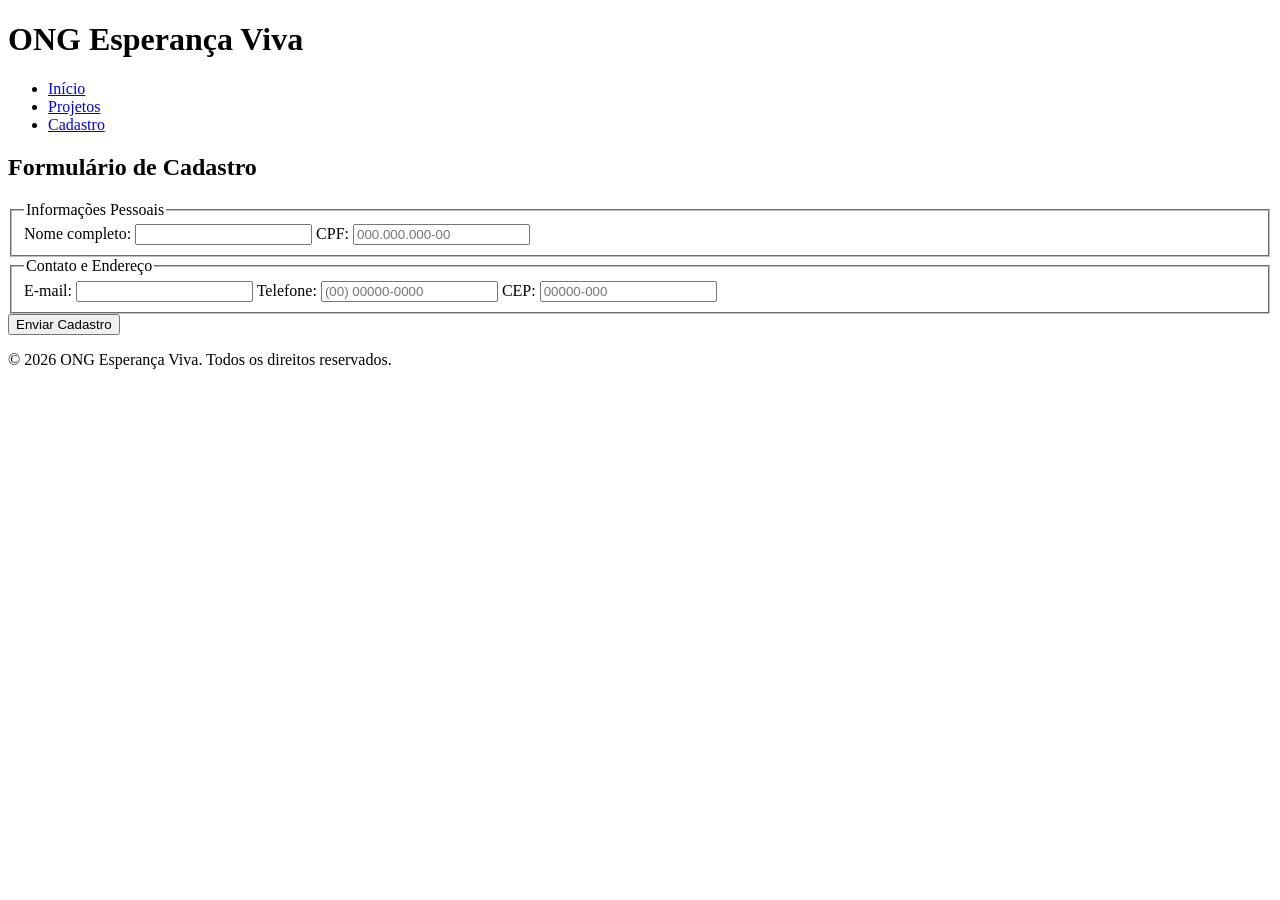
==== cadastro.html @ c32eb14e "update to the html structure" ====
<!DOCTYPE html>
<html lang="pt-BR">
<head>
    <meta charset="UTF-8">
    <meta name="viewport" content="width=device-width, initial-scale=1.0">
    <title>Cadastro - ONG Esperança Viva</title>
</head>
<body>
    <header>
        <h1>ONG Esperança Viva</h1>
        <nav>
            <ul>
                <li><a href="index.html">Início</a></li>
                <li><a href="projetos.html">Projetos</a></li>
                <li><a href="cadastro.html">Cadastro</a></li>
            </ul>
        </nav>
    </header>

    <main>
        <h2>Formulário de Cadastro</h2>
        <form action="#" method="post">
            <fieldset>
                <legend>Informações Pessoais</legend>
                <label for="nome">Nome completo:</label>
                <input type="text" id="nome" name="nome" required>

                <label for="cpf">CPF:</label>
                <input type="text" id="cpf" name="cpf" pattern="\d{3}\.\d{3}\.\d{3}-\d{2}" placeholder="000.000.000-00" required>
            </fieldset>

            <fieldset>
                <legend>Contato e Endereço</legend>
                <label for="email">E-mail:</label>
                <input type="email" id="email" name="email" required>

                <label for="telefone">Telefone:</label>
                <input type="tel" id="telefone" name="telefone" pattern="\(\d{2}\)\s?\d{4,5}-\d{4}" placeholder="(00) 00000-0000" required>

                <label for="cep">CEP:</label>
                <input type="text" id="cep" name="cep" pattern="\d{5}-\d{3}" placeholder="00000-000" required>
            </fieldset>

            <button type="submit">Enviar Cadastro</button>
        </form>
    </main>

    <footer>
        <p>&copy; 2026 ONG Esperança Viva. Todos os direitos reservados.</p>
    </footer>
</body>
</html>
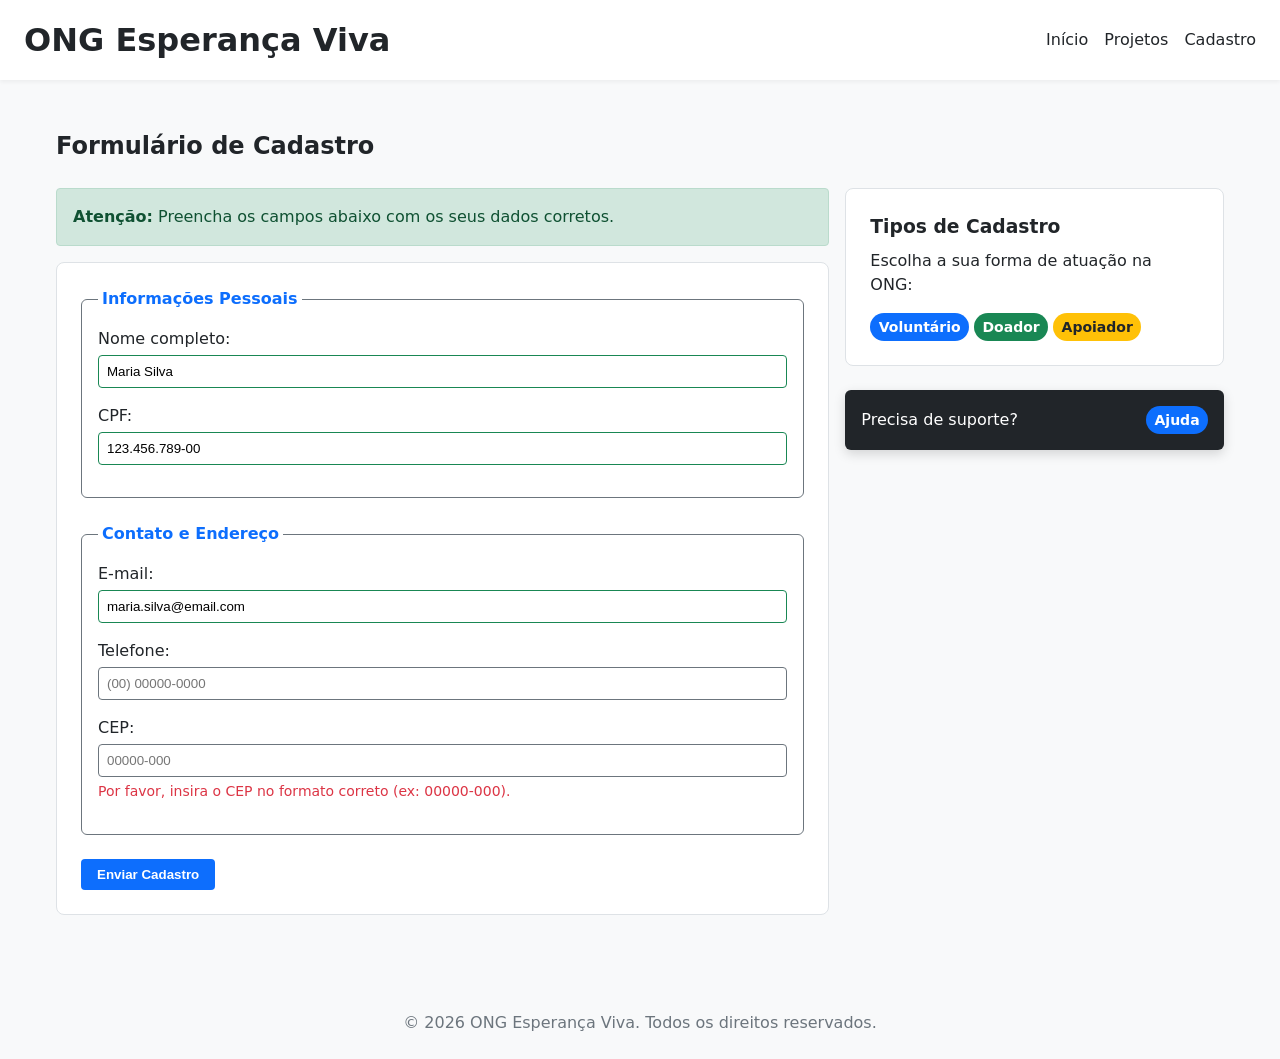
==== commit 13ae4d19: "Visual upgrade - all pages" ====
--- a/cadastro.html
+++ b/cadastro.html
@@ -1,52 +1,113 @@
 <!DOCTYPE html>
 <html lang="pt-BR">
 <head>
-    <meta charset="UTF-8">
-    <meta name="viewport" content="width=device-width, initial-scale=1.0">
-    <title>Cadastro - ONG Esperança Viva</title>
+  <meta charset="UTF-8">
+  <meta name="viewport" content="width=device-width, initial-scale=1.0">
+  <title>Cadastro - ONG Esperança Viva</title>
+  <link rel="stylesheet" href="style.css">
 </head>
 <body>
-    <header>
-        <h1>ONG Esperança Viva</h1>
-        <nav>
-            <ul>
-                <li><a href="index.html">Início</a></li>
-                <li><a href="projetos.html">Projetos</a></li>
-                <li><a href="cadastro.html">Cadastro</a></li>
-            </ul>
-        </nav>
-    </header>
 
-    <main>
-        <h2>Formulário de Cadastro</h2>
-        <form action="#" method="post">
-            <fieldset>
-                <legend>Informações Pessoais</legend>
+  <!-- Cabeçalho Principal (Flexbox) -->
+  <header class="header-container">
+    <h1>ONG Esperança Viva</h1>
+    <nav>
+      <ul class="nav-list">
+        <li><a href="index.html">Início</a></li>
+        <li><a href="projetos.html">Projetos</a></li>
+        <li><a href="cadastro.html">Cadastro</a></li>
+      </ul>
+    </nav>
+  </header>
+
+  <!-- Estrutura Principal (Grid System) -->
+  <main class="container">
+    <h2>Formulário de Cadastro</h2>
+
+    <div class="grid-layout">
+      
+      <!-- Seção do Formulário Principal -->
+      <section class="main-content">
+        
+        <!-- Componentes de Feedback/Alerta -->
+        <div class="alert alert-success">
+          <strong>Atenção:</strong> Preencha os campos abaixo com os seus dados corretos.
+        </div>
+
+        <div class="card">
+          <form action="#" method="post">
+            
+            <!-- Grupo 1: Informações Pessoais -->
+            <fieldset style="border: 1px solid var(--neutral-medium); border-radius: 6px; padding: var(--spacing-md); margin-bottom: var(--spacing-lg);">
+              <legend style="padding: 0 var(--spacing-xs); font-weight: 600; color: var(--primary-color);">Informações Pessoais</legend>
+              
+              <div class="form-group">
                 <label for="nome">Nome completo:</label>
-                <input type="text" id="nome" name="nome" required>
+                <input type="text" id="nome" name="nome" class="form-control is-valid" value="Maria Silva" required>
+              </div>
 
+              <div class="form-group">
                 <label for="cpf">CPF:</label>
-                <input type="text" id="cpf" name="cpf" pattern="\d{3}\.\d{3}\.\d{3}-\d{2}" placeholder="000.000.000-00" required>
+                <input type="text" id="cpf" name="cpf" class="form-control is-valid" pattern="\d{3}\.\d{3}\.\d{3}-\d{2}" placeholder="000.000.000-00" value="123.456.789-00" required>
+              </div>
             </fieldset>
 
-            <fieldset>
-                <legend>Contato e Endereço</legend>
+            <!-- Grupo 2: Contato e Endereço -->
+            <fieldset style="border: 1px solid var(--neutral-medium); border-radius: 6px; padding: var(--spacing-md); margin-bottom: var(--spacing-lg);">
+              <legend style="padding: 0 var(--spacing-xs); font-weight: 600; color: var(--primary-color);">Contato e Endereço</legend>
+              
+              <div class="form-group">
                 <label for="email">E-mail:</label>
-                <input type="email" id="email" name="email" required>
+                <input type="email" id="email" name="email" class="form-control is-valid" value="maria.silva@email.com" required>
+              </div>
 
+              <div class="form-group">
                 <label for="telefone">Telefone:</label>
-                <input type="tel" id="telefone" name="telefone" pattern="\(\d{2}\)\s?\d{4,5}-\d{4}" placeholder="(00) 00000-0000" required>
+                <input type="tel" id="telefone" name="telefone" class="form-control" pattern="\(\d{2}\)\s?\d{4,5}-\d{4}" placeholder="(00) 00000-0000" required>
+              </div>
 
+              <div class="form-group">
                 <label for="cep">CEP:</label>
-                <input type="text" id="cep" name="cep" pattern="\d{5}-\d{3}" placeholder="00000-000" required>
+                <input type="text" id="cep" name="cep" class="form-control is-invalid" pattern="\d{5}-\d{3}" placeholder="00000-000" required>
+                <small style="color: var(--danger-color); font-size: var(--font-size-small); margin-top: 4px; display: block;">
+                  Por favor, insira o CEP no formato correto (ex: 00000-000).
+                </small>
+              </div>
             </fieldset>
 
-            <button type="submit">Enviar Cadastro</button>
-        </form>
-    </main>
+            <button type="submit" class="btn btn-primary">Enviar Cadastro</button>
+          </form>
+        </div>
 
-    <footer>
-        <p>&copy; 2026 ONG Esperança Viva. Todos os direitos reservados.</p>
-    </footer>
+      </section>
+
+      <!-- Barra Lateral Auxiliar -->
+      <aside class="sidebar">
+        <div class="card">
+          <h3>Tipos de Cadastro</h3>
+          <p style="margin-top: var(--spacing-sm);">
+            Escolha a sua forma de atuação na ONG:
+          </p>
+          <div style="margin-top: var(--spacing-md);">
+            <span class="badge badge-primary">Voluntário</span>
+            <span class="badge badge-success">Doador</span>
+            <span class="badge badge-warning">Apoiador</span>
+          </div>
+        </div>
+
+        <!-- Toast de Apoio -->
+        <div class="toast">
+          <span>Precisa de suporte?</span>
+          <span class="badge badge-primary">Ajuda</span>
+        </div>
+      </aside>
+
+    </div>
+  </main>
+
+  <footer style="text-align: center; padding: var(--spacing-lg); color: var(--neutral-medium); margin-top: var(--spacing-xl);">
+    <p>&copy; 2026 ONG Esperança Viva. Todos os direitos reservados.</p>
+  </footer>
+
 </body>
 </html>
--- a/style.css
+++ b/style.css
@@ -0,0 +1,68 @@
+/* --- DESIGN SYSTEM & VARIÁVEIS --- */
+:root {
+  --primary-color: #0d6efd;
+  --primary-hover: #0b5ed7;
+  --secondary-color: #198754;
+  --secondary-hover: #157347;
+  --danger-color: #dc3545;
+  --warning-color: #ffc107;
+  --neutral-dark: #212529;
+  --neutral-medium: #6c757d;
+  --neutral-light: #f8f9fa;
+  --neutral-white: #ffffff;
+
+  --font-size-h1: 2.25rem;
+  --font-size-h2: 1.75rem;
+  --font-size-h3: 1.25rem;
+  --font-size-body: 1rem;
+  --font-size-small: 0.875rem;
+
+  --spacing-xs: 0.25rem;
+  --spacing-sm: 0.5rem;
+  --spacing-md: 1rem;
+  --spacing-lg: 1.5rem;
+  --spacing-xl: 3rem;
+}
+
+* { box-sizing: border-box; margin: 0; padding: 0; }
+body { font-family: system-ui, -apple-system, sans-serif; background-color: var(--neutral-light); color: var(--neutral-dark); line-height: 1.5; }
+
+/* --- HEADER & GRID --- */
+.header-container { display: flex; justify-content: space-between; align-items: center; padding: var(--spacing-md) var(--spacing-lg); background: var(--neutral-white); box-shadow: 0 2px 4px rgba(0,0,0,0.05); }
+.nav-list { display: flex; list-style: none; gap: var(--spacing-md); }
+.nav-list a { text-decoration: none; color: var(--neutral-dark); font-weight: 500; }
+
+.container { max-width: 1200px; margin: var(--spacing-xl) auto; padding: 0 var(--spacing-md); }
+.grid-layout { display: grid; grid-template-columns: repeat(12, 1fr); gap: var(--spacing-md); margin-top: var(--spacing-lg); }
+
+.main-content { grid-column: span 8; }
+.sidebar { grid-column: span 4; }
+
+@media (max-width: 768px) {
+  .main-content, .sidebar { grid-column: span 12; }
+}
+
+/* --- BADGES (Etiquetas Semânticas) --- */
+.badge { display: inline-block; padding: 0.25em 0.6em; font-size: var(--font-size-small); font-weight: 600; border-radius: 50px; color: var(--neutral-white); }
+.badge-primary { background-color: var(--primary-color); }
+.badge-success { background-color: var(--secondary-color); }
+.badge-warning { background-color: var(--warning-color); color: var(--neutral-dark); }
+
+/* --- ALERTS (Caixas de Mensagem) --- */
+.alert { padding: var(--spacing-md); border-radius: 4px; margin-bottom: var(--spacing-md); border: 1px solid transparent; }
+.alert-success { background-color: #d1e7dd; color: #0f5132; border-color: #badbcc; }
+.alert-danger { background-color: #f8d7da; color: #842029; border-color: #f5c2c7; }
+
+/* --- TOAST & MODAL (Feedback Flutuante) --- */
+.toast { background: var(--neutral-dark); color: var(--neutral-white); padding: var(--spacing-md); border-radius: 6px; display: flex; justify-content: space-between; align-items: center; box-shadow: 0 4px 12px rgba(0,0,0,0.15); margin-top: var(--spacing-lg); }
+
+/* --- FORMULÁRIOS & BOTÕES --- */
+.card { background: var(--neutral-white); padding: var(--spacing-lg); border-radius: 8px; border: 1px solid #dee2e6; margin-bottom: var(--spacing-lg); }
+.form-group { margin-bottom: var(--spacing-md); }
+.form-group label { display: block; margin-bottom: var(--spacing-xs); font-weight: 500; }
+.form-control { width: 100%; padding: var(--spacing-sm); border: 1px solid var(--neutral-medium); border-radius: 4px; }
+.form-control.is-valid { border-color: var(--secondary-color); }
+
+.btn { display: inline-block; padding: var(--spacing-sm) var(--spacing-md); border: none; border-radius: 4px; font-weight: 600; cursor: pointer; transition: all 0.2s; }
+.btn-primary { background-color: var(--primary-color); color: var(--neutral-white); }
+.btn-primary:hover { background-color: var(--primary-hover); transform: translateY(-2px); }
